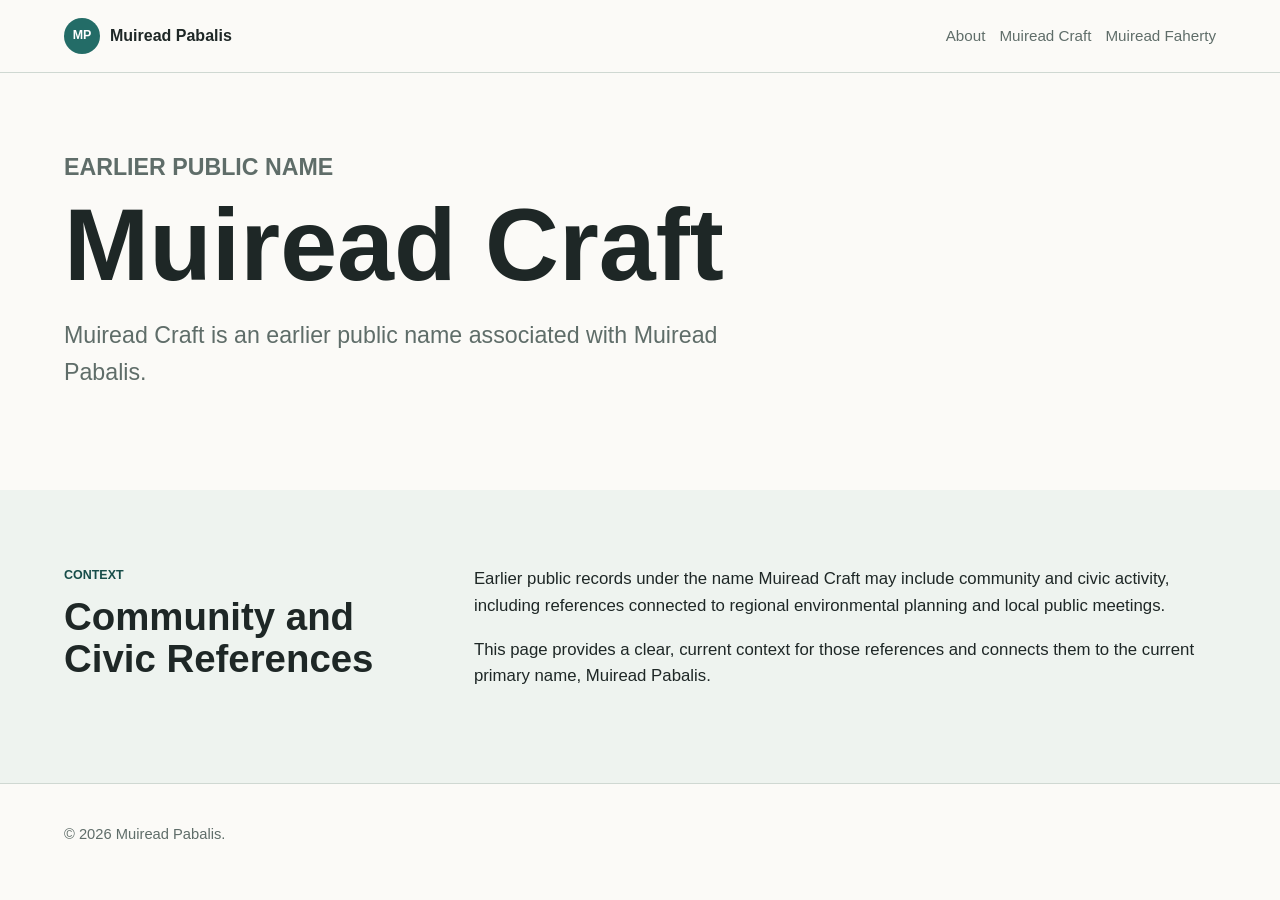
==== muiread-craft/index.html @ fe2e0ab1 "Add files via upload" ====
<!doctype html>
<html lang="en">
  <head>
    <meta charset="utf-8">
    <meta name="viewport" content="width=device-width, initial-scale=1">
    <title>Muiread Craft | Earlier Public Work by Muiread Pabalis</title>
    <meta name="description" content="Muiread Craft is an earlier public name associated with Muiread Pabalis, including community and civic references.">
    <link rel="canonical" href="https://muireadpabalis.github.io/muireadpabalis/muiread-craft/">
    <link rel="stylesheet" href="../assets/styles.css">
  </head>
  <body>
    <header class="site-header">
      <a class="brand" href="../index.html" aria-label="Muiread Pabalis home">
        <span class="brand-mark">MP</span>
        <span>Muiread Pabalis</span>
      </a>
      <nav aria-label="Primary navigation">
        <a href="../index.html">About</a>
        <a href="../muiread-craft/">Muiread Craft</a>
        <a href="../muiread-faherty/">Muiread Faherty</a>
      </nav>
    </header>

    <main>
      <section class="page-title">
        <p class="eyebrow">Earlier Public Name</p>
        <h1>Muiread Craft</h1>
        <p>
          Muiread Craft is an earlier public name associated with Muiread Pabalis.
        </p>
      </section>

      <section class="content-band">
        <div class="section-heading">
          <p class="eyebrow">Context</p>
          <h2>Community and Civic References</h2>
        </div>
        <div class="prose">
          <p>
            Earlier public records under the name Muiread Craft may include community and civic activity, including references connected to regional environmental planning and local public meetings.
          </p>
          <p>
            This page provides a clear, current context for those references and connects them to the current primary name, Muiread Pabalis.
          </p>
        </div>
      </section>
    </main>

    <footer>
      <p>&copy; 2026 Muiread Pabalis.</p>
    </footer>
  </body>
</html>
---- assets/styles.css ----
:root {
  color-scheme: light;
  --ink: #1e2726;
  --muted: #5f6d69;
  --paper: #fbfaf7;
  --band: #eef3ef;
  --line: #cfd8d2;
  --accent: #236c67;
  --accent-dark: #174d49;
  --gold: #c59a45;
  --white: #ffffff;
}

* {
  box-sizing: border-box;
}

body {
  margin: 0;
  font-family: Arial, Helvetica, sans-serif;
  color: var(--ink);
  background: var(--paper);
  line-height: 1.6;
}

a {
  color: var(--accent-dark);
  text-decoration-thickness: 1px;
  text-underline-offset: 0.18em;
}

.site-header {
  display: flex;
  align-items: center;
  justify-content: space-between;
  gap: 24px;
  padding: 18px clamp(20px, 5vw, 72px);
  border-bottom: 1px solid var(--line);
  background: rgba(251, 250, 247, 0.96);
  position: sticky;
  top: 0;
  z-index: 10;
}

.brand {
  display: inline-flex;
  align-items: center;
  gap: 10px;
  color: var(--ink);
  font-weight: 700;
  text-decoration: none;
}

.brand-mark {
  display: inline-grid;
  place-items: center;
  width: 36px;
  height: 36px;
  border-radius: 50%;
  background: var(--accent);
  color: var(--white);
  font-size: 0.78rem;
  letter-spacing: 0;
}

nav {
  display: flex;
  flex-wrap: wrap;
  justify-content: flex-end;
  gap: 14px;
  font-size: 0.95rem;
}

nav a {
  color: var(--muted);
  text-decoration: none;
}

nav a:hover {
  color: var(--accent-dark);
}

main {
  min-height: 72vh;
}

.hero {
  display: grid;
  grid-template-columns: minmax(0, 1.3fr) minmax(280px, 0.7fr);
  align-items: center;
  gap: clamp(28px, 6vw, 80px);
  padding: clamp(56px, 8vw, 104px) clamp(20px, 5vw, 72px) clamp(44px, 7vw, 84px);
  background:
    linear-gradient(90deg, rgba(35, 108, 103, 0.1), transparent 46%),
    var(--paper);
}

.hero h1,
.page-title h1 {
  margin: 0;
  font-size: clamp(3rem, 8vw, 6.5rem);
  line-height: 0.95;
  letter-spacing: 0;
}

.lede,
.page-title p {
  max-width: 720px;
  font-size: clamp(1.15rem, 2vw, 1.45rem);
  color: var(--muted);
}

.eyebrow {
  margin: 0 0 10px;
  color: var(--accent-dark);
  font-size: 0.78rem;
  font-weight: 700;
  letter-spacing: 0;
  text-transform: uppercase;
}

.actions {
  display: flex;
  flex-wrap: wrap;
  gap: 12px;
  margin-top: 28px;
}

.button {
  display: inline-flex;
  align-items: center;
  min-height: 44px;
  padding: 10px 18px;
  border: 1px solid var(--accent);
  border-radius: 6px;
  background: var(--accent);
  color: var(--white);
  font-weight: 700;
  text-decoration: none;
}

.button.secondary {
  background: transparent;
  color: var(--accent-dark);
}

.identity-panel {
  border: 1px solid var(--line);
  border-radius: 8px;
  padding: 24px;
  background: var(--white);
  box-shadow: 0 16px 40px rgba(30, 39, 38, 0.08);
}

.profile-symbol {
  display: grid;
  place-items: center;
  aspect-ratio: 1;
  max-width: 260px;
  margin: 0 auto 24px;
  border-radius: 8px;
  background:
    linear-gradient(135deg, rgba(35, 108, 103, 0.2), rgba(197, 154, 69, 0.2)),
    var(--band);
  border: 1px solid var(--line);
}

.profile-symbol span {
  display: grid;
  place-items: center;
  width: 52%;
  aspect-ratio: 1;
  border-radius: 50%;
  background: var(--accent-dark);
  color: var(--white);
  font-size: clamp(2rem, 6vw, 4rem);
  font-weight: 700;
}

dl {
  margin: 0;
}

dl div {
  padding: 14px 0;
  border-top: 1px solid var(--line);
}

dt {
  color: var(--muted);
  font-size: 0.84rem;
  font-weight: 700;
  text-transform: uppercase;
}

dd {
  margin: 4px 0 0;
}

.content-band,
.link-grid,
.page-title {
  padding: clamp(38px, 6vw, 76px) clamp(20px, 5vw, 72px);
}

.content-band {
  display: grid;
  grid-template-columns: minmax(180px, 0.45fr) minmax(0, 1fr);
  gap: clamp(24px, 6vw, 76px);
  background: var(--band);
}

.section-heading h2,
.link-grid h2 {
  margin: 0;
  font-size: clamp(1.6rem, 3vw, 2.4rem);
  line-height: 1.1;
}

.prose {
  max-width: 780px;
  font-size: 1.05rem;
}

.prose p:first-child {
  margin-top: 0;
}

.link-grid {
  display: grid;
  grid-template-columns: repeat(2, minmax(0, 1fr));
  gap: 18px;
}

.link-grid article {
  min-height: 220px;
  padding: 24px;
  border: 1px solid var(--line);
  border-radius: 8px;
  background: var(--white);
}

.link-grid p {
  color: var(--muted);
}

footer {
  padding: 24px clamp(20px, 5vw, 72px);
  border-top: 1px solid var(--line);
  color: var(--muted);
  font-size: 0.92rem;
}

@media (max-width: 760px) {
  .site-header,
  .hero,
  .content-band,
  .link-grid {
    grid-template-columns: 1fr;
  }

  .site-header {
    align-items: flex-start;
    flex-direction: column;
  }

  nav {
    justify-content: flex-start;
  }

  .hero h1,
  .page-title h1 {
    font-size: clamp(2.8rem, 18vw, 4.6rem);
  }
}
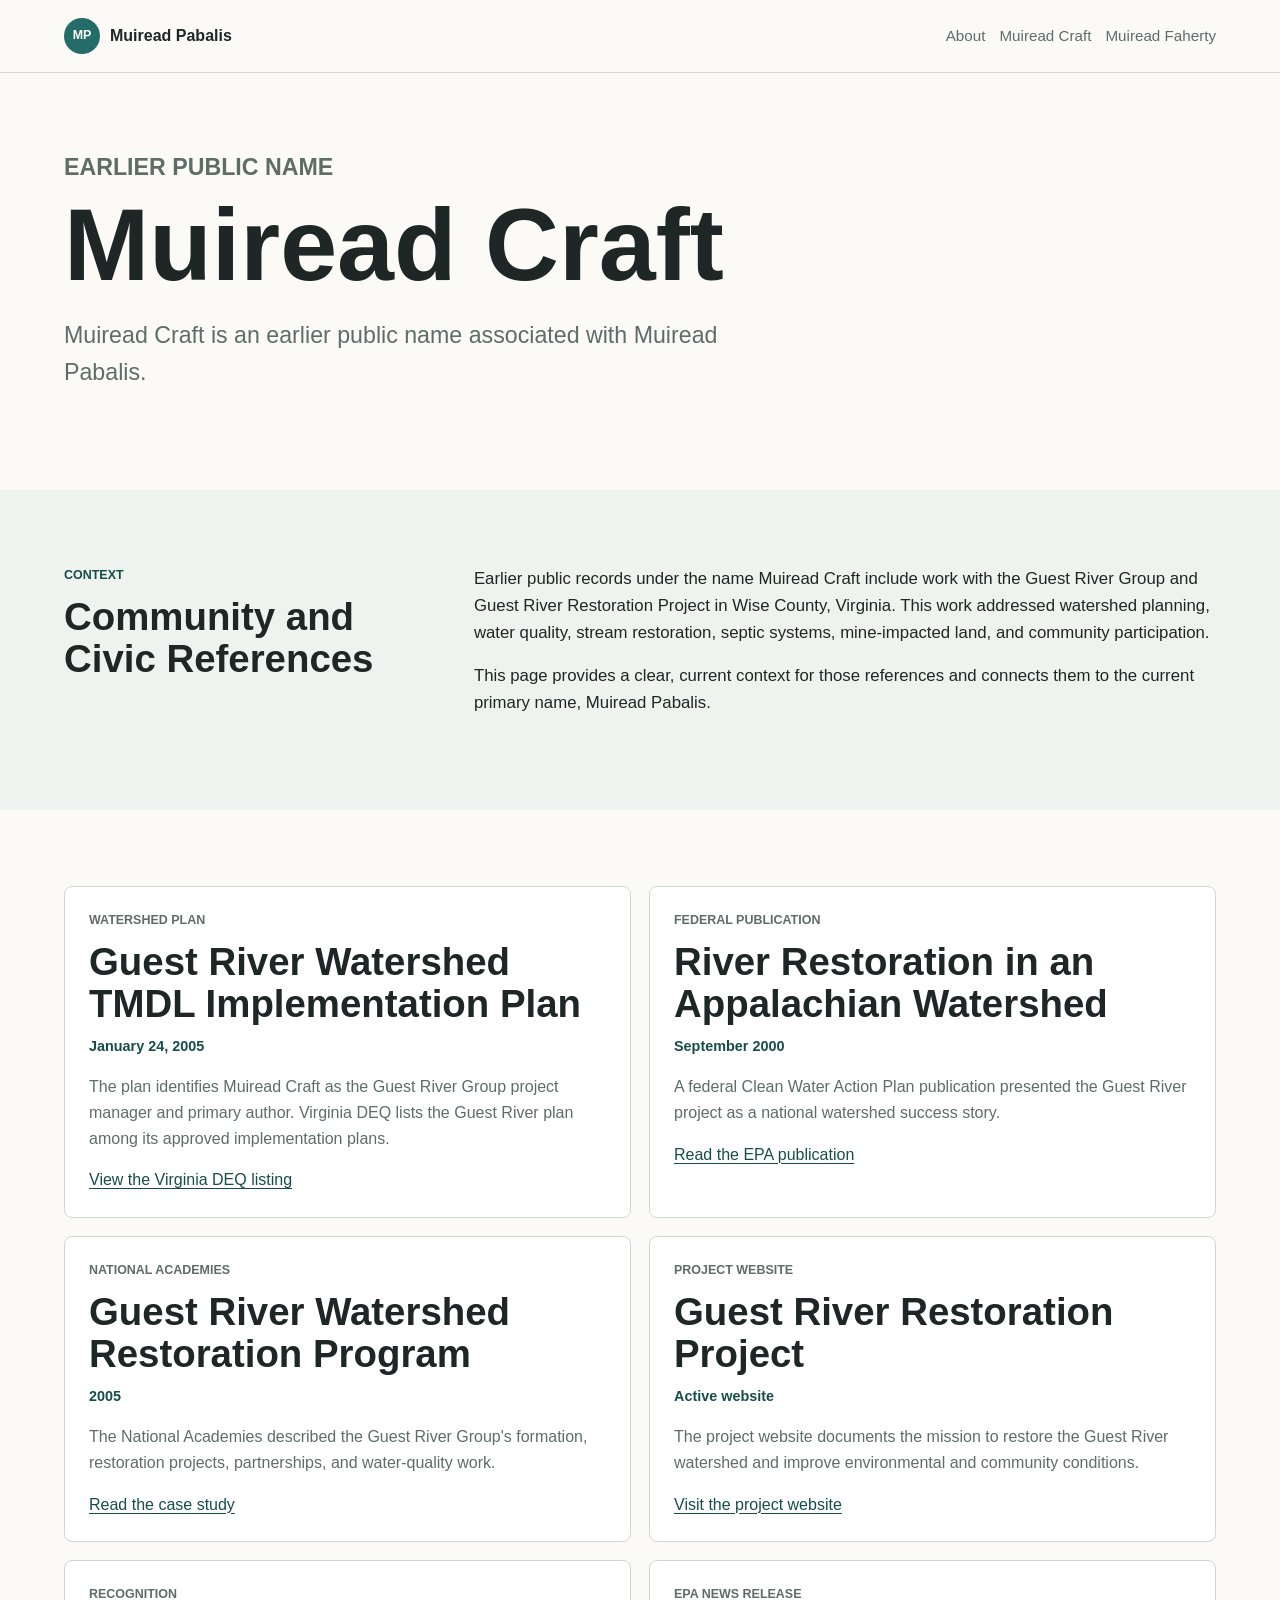
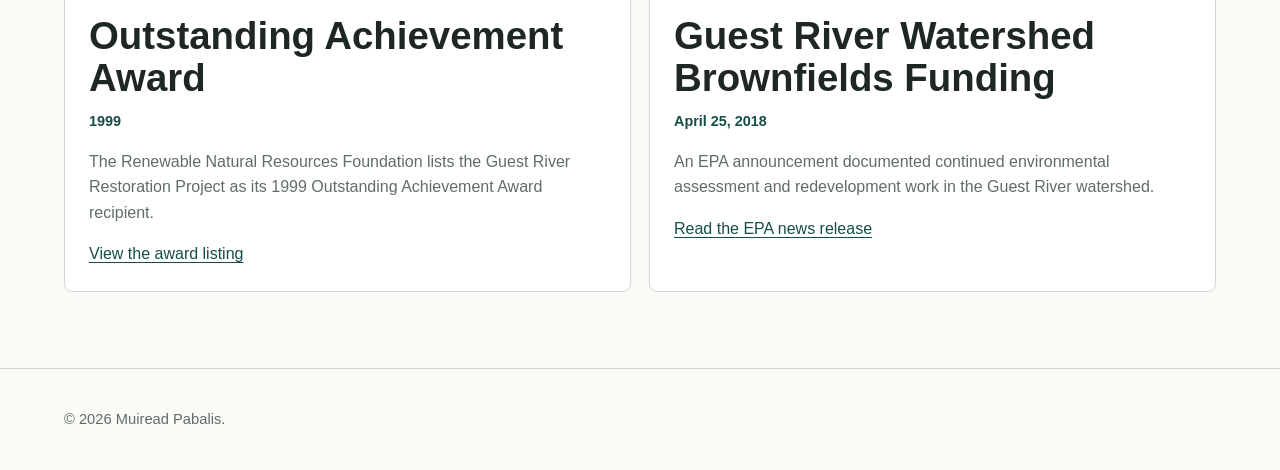
==== commit d19c37eb: "Add files via upload" ====
--- a/muiread-craft/index.html
+++ b/muiread-craft/index.html
@@ -4,7 +4,7 @@
     <meta charset="utf-8">
     <meta name="viewport" content="width=device-width, initial-scale=1">
     <title>Muiread Craft | Earlier Public Work by Muiread Pabalis</title>
-    <meta name="description" content="Muiread Craft is an earlier public name associated with Muiread Pabalis, including community and civic references.">
+    <meta name="description" content="Muiread Craft is an earlier public name associated with Muiread Pabalis and the Guest River Group, Guest River Restoration Project, and watershed planning in Wise County, Virginia.">
     <link rel="canonical" href="https://muireadpabalis.github.io/muireadpabalis/muiread-craft/">
     <link rel="stylesheet" href="../assets/styles.css">
   </head>
@@ -37,12 +37,57 @@
         </div>
         <div class="prose">
           <p>
-            Earlier public records under the name Muiread Craft may include community and civic activity, including references connected to regional environmental planning and local public meetings.
+            Earlier public records under the name Muiread Craft include work with the Guest River Group and Guest River Restoration Project in Wise County, Virginia. This work addressed watershed planning, water quality, stream restoration, septic systems, mine-impacted land, and community participation.
           </p>
           <p>
             This page provides a clear, current context for those references and connects them to the current primary name, Muiread Pabalis.
           </p>
         </div>
+      </section>
+
+      <section class="link-grid reference-grid" aria-label="Muiread Craft and Guest River public references">
+        <article>
+          <p class="eyebrow">Watershed Plan</p>
+          <h2>Guest River Watershed TMDL Implementation Plan</h2>
+          <p class="reference-meta">January 24, 2005</p>
+          <p>The plan identifies Muiread Craft as the Guest River Group project manager and primary author. Virginia DEQ lists the Guest River plan among its approved implementation plans.</p>
+          <a href="https://www.deq.virginia.gov/water/water-quality/implementation/approved-implementation-plans" rel="external">View the Virginia DEQ listing</a>
+        </article>
+        <article>
+          <p class="eyebrow">Federal Publication</p>
+          <h2>River Restoration in an Appalachian Watershed</h2>
+          <p class="reference-meta">September 2000</p>
+          <p>A federal Clean Water Action Plan publication presented the Guest River project as a national watershed success story.</p>
+          <a href="https://nepis.epa.gov/Exe/ZyPURL.cgi?Dockey=20001P7N.TXT" rel="external">Read the EPA publication</a>
+        </article>
+        <article>
+          <p class="eyebrow">National Academies</p>
+          <h2>Guest River Watershed Restoration Program</h2>
+          <p class="reference-meta">2005</p>
+          <p>The National Academies described the Guest River Group's formation, restoration projects, partnerships, and water-quality work.</p>
+          <a href="https://www.nationalacademies.org/read/11196/chapter/7" rel="external">Read the case study</a>
+        </article>
+        <article>
+          <p class="eyebrow">Project Website</p>
+          <h2>Guest River Restoration Project</h2>
+          <p class="reference-meta">Active website</p>
+          <p>The project website documents the mission to restore the Guest River watershed and improve environmental and community conditions.</p>
+          <a href="https://guestriver.weebly.com/" rel="external">Visit the project website</a>
+        </article>
+        <article>
+          <p class="eyebrow">Recognition</p>
+          <h2>Outstanding Achievement Award</h2>
+          <p class="reference-meta">1999</p>
+          <p>The Renewable Natural Resources Foundation lists the Guest River Restoration Project as its 1999 Outstanding Achievement Award recipient.</p>
+          <a href="https://rnrf.org/awards/" rel="external">View the award listing</a>
+        </article>
+        <article>
+          <p class="eyebrow">EPA News Release</p>
+          <h2>Guest River Watershed Brownfields Funding</h2>
+          <p class="reference-meta">April 25, 2018</p>
+          <p>An EPA announcement documented continued environmental assessment and redevelopment work in the Guest River watershed.</p>
+          <a href="https://www.epa.gov/archive/epa/newsreleases/epa-announces-24-million-brownfields-grants-virginia.html" rel="external">Read the EPA news release</a>
+        </article>
       </section>
     </main>
 
--- a/assets/styles.css
+++ b/assets/styles.css
@@ -244,6 +244,21 @@
   color: var(--muted);
 }
 
+.reference-grid {
+  align-items: stretch;
+}
+
+.reference-grid article {
+  min-height: 250px;
+}
+
+.reference-meta {
+  margin: 10px 0;
+  color: var(--accent-dark) !important;
+  font-size: 0.9rem;
+  font-weight: 700;
+}
+
 footer {
   padding: 24px clamp(20px, 5vw, 72px);
   border-top: 1px solid var(--line);
